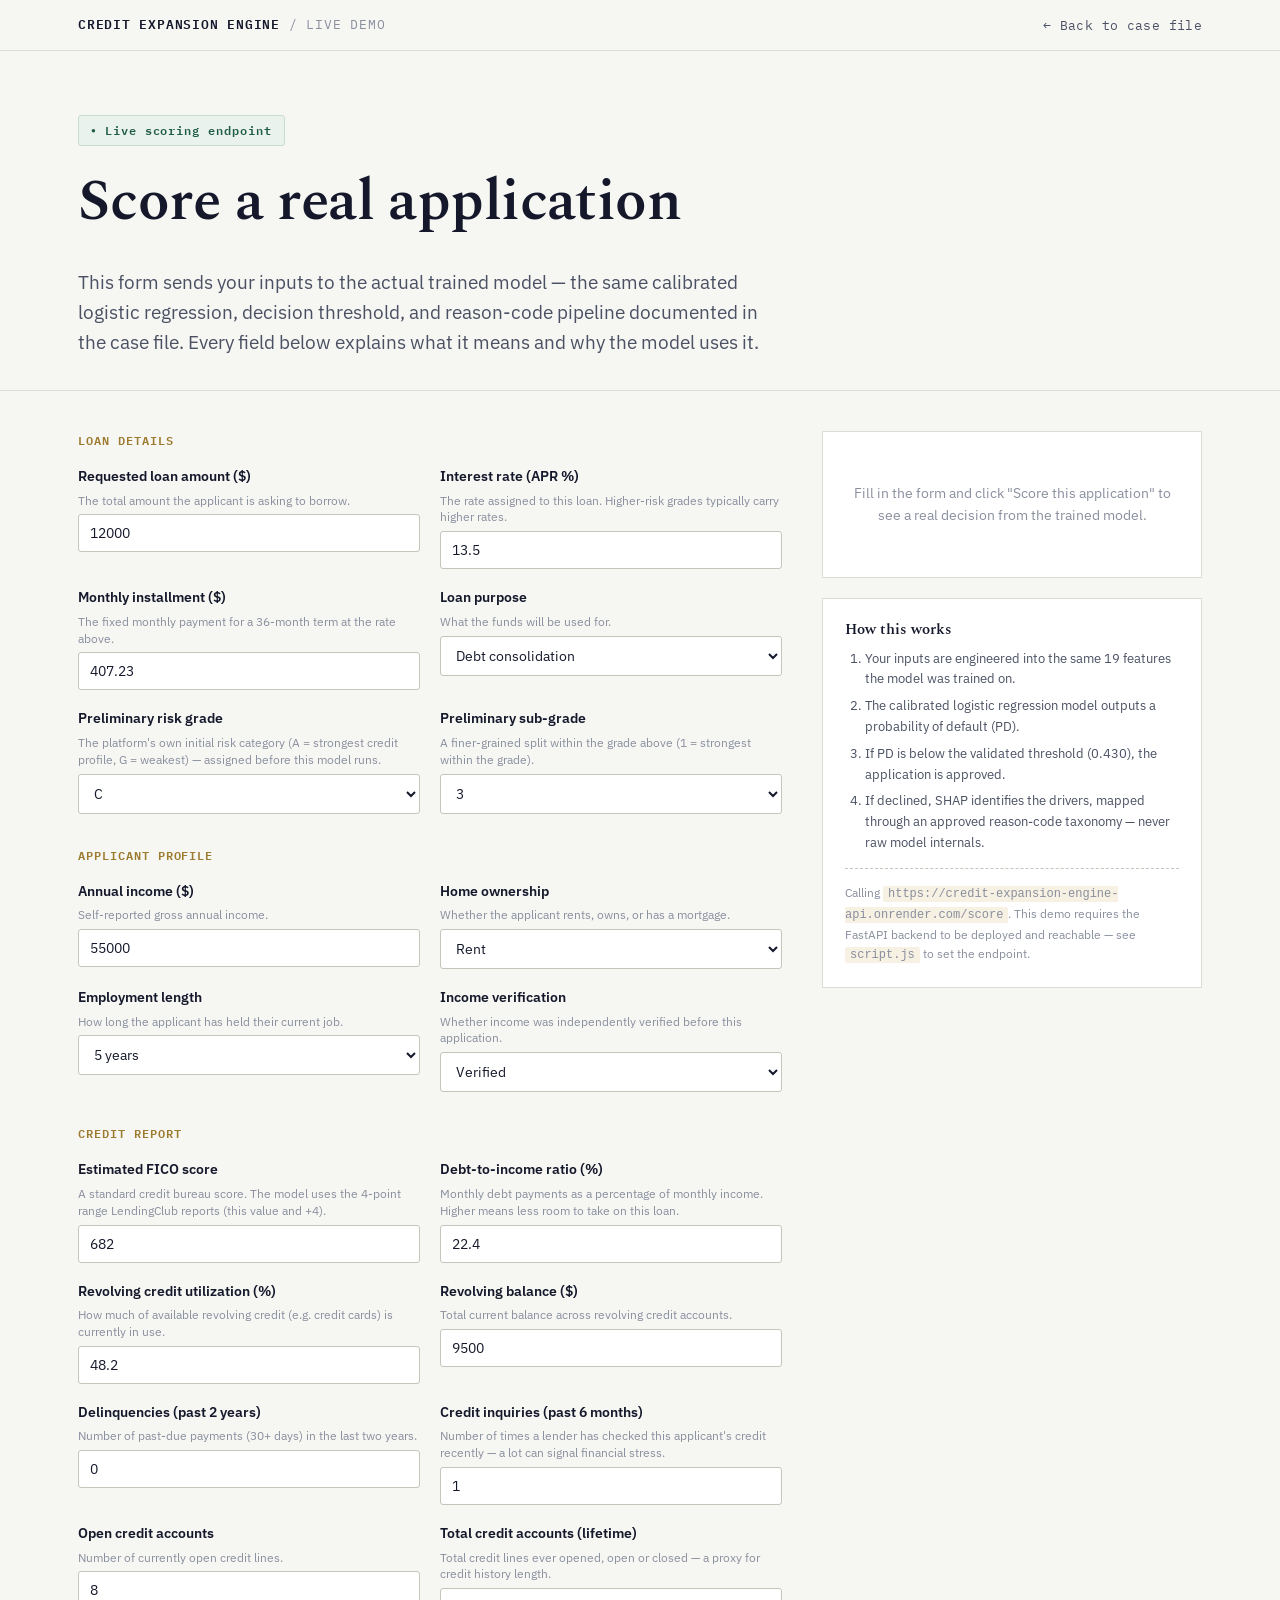
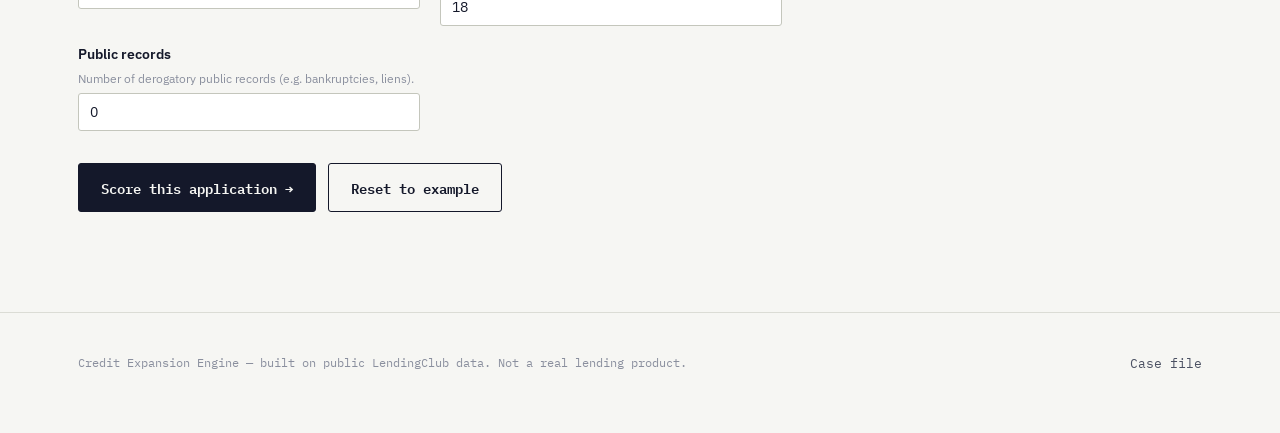
==== demo.html @ 69c8342a "Credit Expansion Engine website" ====
<!DOCTYPE html>
<html lang="en">
<head>
<meta charset="UTF-8">
<meta name="viewport" content="width=device-width, initial-scale=1.0">
<title>Try the Model — Credit Expansion Engine</title>
<meta name="description" content="Score a sample application against the real, trained credit-risk model — live, with a full explanation of every input and output.">
<link rel="stylesheet" href="styles.css">
<style>
  .demo-layout { display: grid; grid-template-columns: 1fr 380px; gap: 40px; max-width: var(--maxw-wide); margin: 0 auto; padding: 40px 28px 80px; align-items: start; }
  @media (max-width: 980px) { .demo-layout { grid-template-columns: 1fr; } }

  fieldset { border: none; padding: 0; margin: 0 0 32px 0; }
  legend { font-family: var(--mono); font-size: 12px; font-weight: 600; color: var(--gold); text-transform: uppercase; letter-spacing: 0.08em; margin-bottom: 16px; padding: 0; }
  .field-grid { display: grid; grid-template-columns: 1fr 1fr; gap: 18px 20px; }
  @media (max-width: 560px) { .field-grid { grid-template-columns: 1fr; } }

  .f { display: flex; flex-direction: column; gap: 5px; }
  .f label { font-size: 13.5px; font-weight: 600; color: var(--ink); }
  .f .help { font-size: 12px; color: var(--ink-faint); line-height: 1.4; }
  .f input, .f select {
    font-family: var(--sans); font-size: 14px; color: var(--ink);
    background: var(--panel); border: 1px solid var(--rule-strong);
    border-radius: 3px; padding: 9px 11px;
  }
  .f input:focus, .f select:focus { border-color: var(--gold); outline: none; }

  .sticky-panel { position: sticky; top: 90px; }
  .result-card { background: var(--panel); border: 1px solid var(--rule); padding: 24px; }
  .result-card.empty { color: var(--ink-faint); font-size: 14px; text-align: center; padding: 50px 24px; }
  .pd-gauge { margin: 16px 0; }
  .pd-gauge .track { height: 10px; background: var(--rule); border-radius: 5px; overflow: hidden; }
  .pd-gauge .fill { height: 100%; background: var(--ink); border-radius: 5px; transition: width 0.4s ease; }
  .pd-gauge .marks { display: flex; justify-content: space-between; font-family: var(--mono); font-size: 10.5px; color: var(--ink-faint); margin-top: 4px; }
  .pd-number { font-family: var(--mono); font-size: 30px; font-weight: 600; margin: 4px 0; }

  .how-panel { background: var(--panel); border: 1px solid var(--rule); padding: 22px; margin-top: 20px; }
  .how-panel h3 { font-size: 15px; margin-bottom: 10px; }
  .how-panel ol { margin: 0; padding-left: 20px; font-size: 13px; color: var(--ink-soft); }
  .how-panel li { margin-bottom: 6px; }

  .api-config { font-size: 12px; color: var(--ink-faint); margin-top: 14px; padding-top: 14px; border-top: 1px dashed var(--rule-strong); }
  .api-config code { background: var(--gold-bg); padding: 1px 5px; border-radius: 2px; }

  .submit-row { display: flex; gap: 12px; align-items: center; margin-top: 8px; }
  .btn:disabled { opacity: 0.5; cursor: not-allowed; }
  .error-box { background: var(--correction-bg); border: 1px solid #E7C7C0; color: var(--correction); padding: 14px 16px; border-radius: 3px; font-size: 13.5px; margin-top: 16px; }
</style>
</head>
<body>

<div class="topbar">
  <div class="topbar-inner">
    <a href="index.html" class="brand">CREDIT EXPANSION ENGINE <span>/ LIVE DEMO</span></a>
    <nav class="topnav">
      <a href="index.html">← Back to case file</a>
    </nav>
  </div>
</div>

<header class="hero" style="padding-bottom:32px;">
  <div class="wrap-wide">
    <div class="case-stamp reveal">Live scoring endpoint</div>
    <h1 class="reveal" style="max-width:20ch;">Score a real application</h1>
    <p class="dek reveal">This form sends your inputs to the actual trained model — the same calibrated logistic regression, decision threshold, and reason-code pipeline documented in the case file. Every field below explains what it means and why the model uses it.</p>
  </div>
</header>

<div class="demo-layout">
  <main>
    <form id="score-form">
      <fieldset>
        <legend>Loan Details</legend>
        <div class="field-grid">
          <div class="f">
            <label for="loan_amnt">Requested loan amount ($)</label>
            <span class="help">The total amount the applicant is asking to borrow.</span>
            <input type="number" id="loan_amnt" min="500" step="100" value="12000" required>
          </div>
          <div class="f">
            <label for="int_rate">Interest rate (APR %)</label>
            <span class="help">The rate assigned to this loan. Higher-risk grades typically carry higher rates.</span>
            <input type="number" id="int_rate" min="0" max="40" step="0.01" value="13.5" required>
          </div>
          <div class="f">
            <label for="installment">Monthly installment ($)</label>
            <span class="help">The fixed monthly payment for a 36-month term at the rate above.</span>
            <input type="number" id="installment" min="1" step="0.01" value="407.23" required>
          </div>
          <div class="f">
            <label for="purpose">Loan purpose</label>
            <span class="help">What the funds will be used for.</span>
            <select id="purpose">
              <option value="debt_consolidation" selected>Debt consolidation</option>
              <option value="credit_card">Credit card refinancing</option>
              <option value="home_improvement">Home improvement</option>
              <option value="major_purchase">Major purchase</option>
              <option value="other">Other</option>
            </select>
          </div>
          <div class="f">
            <label for="grade">Preliminary risk grade</label>
            <span class="help">The platform's own initial risk category (A = strongest credit profile, G = weakest) — assigned before this model runs.</span>
            <select id="grade">
              <option>A</option><option>B</option><option selected>C</option><option>D</option><option>E</option><option>F</option><option>G</option>
            </select>
          </div>
          <div class="f">
            <label for="sub_grade">Preliminary sub-grade</label>
            <span class="help">A finer-grained split within the grade above (1 = strongest within the grade).</span>
            <select id="sub_grade">
              <option>1</option><option>2</option><option selected>3</option><option>4</option><option>5</option>
            </select>
          </div>
        </div>
      </fieldset>

      <fieldset>
        <legend>Applicant Profile</legend>
        <div class="field-grid">
          <div class="f">
            <label for="annual_inc">Annual income ($)</label>
            <span class="help">Self-reported gross annual income.</span>
            <input type="number" id="annual_inc" min="0" step="1000" value="55000" required>
          </div>
          <div class="f">
            <label for="home_ownership">Home ownership</label>
            <span class="help">Whether the applicant rents, owns, or has a mortgage.</span>
            <select id="home_ownership">
              <option value="RENT" selected>Rent</option>
              <option value="OWN">Own</option>
              <option value="MORTGAGE">Mortgage</option>
            </select>
          </div>
          <div class="f">
            <label for="emp_length">Employment length</label>
            <span class="help">How long the applicant has held their current job.</span>
            <select id="emp_length">
              <option value="< 1 year">Less than 1 year</option>
              <option value="1 year">1 year</option>
              <option value="2 years">2 years</option>
              <option value="3 years">3 years</option>
              <option value="5 years" selected>5 years</option>
              <option value="10+ years">10+ years</option>
            </select>
          </div>
          <div class="f">
            <label for="verification_status">Income verification</label>
            <span class="help">Whether income was independently verified before this application.</span>
            <select id="verification_status">
              <option value="Verified" selected>Verified</option>
              <option value="Source Verified">Source verified</option>
              <option value="Not Verified">Not verified</option>
            </select>
          </div>
        </div>
      </fieldset>

      <fieldset>
        <legend>Credit Report</legend>
        <div class="field-grid">
          <div class="f">
            <label for="fico">Estimated FICO score</label>
            <span class="help">A standard credit bureau score. The model uses the 4-point range LendingClub reports (this value and +4).</span>
            <input type="number" id="fico" min="300" max="850" step="1" value="682" required>
          </div>
          <div class="f">
            <label for="dti">Debt-to-income ratio (%)</label>
            <span class="help">Monthly debt payments as a percentage of monthly income. Higher means less room to take on this loan.</span>
            <input type="number" id="dti" min="0" max="100" step="0.1" value="22.4" required>
          </div>
          <div class="f">
            <label for="revol_util">Revolving credit utilization (%)</label>
            <span class="help">How much of available revolving credit (e.g. credit cards) is currently in use.</span>
            <input type="number" id="revol_util" min="0" max="150" step="0.1" value="48.2" required>
          </div>
          <div class="f">
            <label for="revol_bal">Revolving balance ($)</label>
            <span class="help">Total current balance across revolving credit accounts.</span>
            <input type="number" id="revol_bal" min="0" step="1" value="9500" required>
          </div>
          <div class="f">
            <label for="delinq_2yrs">Delinquencies (past 2 years)</label>
            <span class="help">Number of past-due payments (30+ days) in the last two years.</span>
            <input type="number" id="delinq_2yrs" min="0" step="1" value="0" required>
          </div>
          <div class="f">
            <label for="inq_last_6mths">Credit inquiries (past 6 months)</label>
            <span class="help">Number of times a lender has checked this applicant's credit recently — a lot can signal financial stress.</span>
            <input type="number" id="inq_last_6mths" min="0" step="1" value="1" required>
          </div>
          <div class="f">
            <label for="open_acc">Open credit accounts</label>
            <span class="help">Number of currently open credit lines.</span>
            <input type="number" id="open_acc" min="0" step="1" value="8" required>
          </div>
          <div class="f">
            <label for="total_acc">Total credit accounts (lifetime)</label>
            <span class="help">Total credit lines ever opened, open or closed — a proxy for credit history length.</span>
            <input type="number" id="total_acc" min="0" step="1" value="18" required>
          </div>
          <div class="f">
            <label for="pub_rec">Public records</label>
            <span class="help">Number of derogatory public records (e.g. bankruptcies, liens).</span>
            <input type="number" id="pub_rec" min="0" step="1" value="0" required>
          </div>
        </div>
      </fieldset>

      <div class="submit-row">
        <button type="submit" class="btn btn-primary" id="submit-btn">Score this application →</button>
        <button type="button" class="btn btn-ghost" id="reset-btn">Reset to example</button>
      </div>
      <div id="form-error"></div>
    </form>
  </main>

  <aside class="sticky-panel">
    <div id="result-container">
      <div class="result-card empty" id="result-empty">
        Fill in the form and click "Score this application" to see a real decision from the trained model.
      </div>
    </div>

    <div class="how-panel">
      <h3>How this works</h3>
      <ol>
        <li>Your inputs are engineered into the same 19 features the model was trained on.</li>
        <li>The calibrated logistic regression model outputs a probability of default (PD).</li>
        <li>If PD is below the validated threshold (0.430), the application is approved.</li>
        <li>If declined, SHAP identifies the drivers, mapped through an approved reason-code taxonomy — never raw model internals.</li>
      </ol>
      <div class="api-config">
        Calling <code id="api-url-display">not configured</code>. This demo requires the FastAPI backend to be deployed and reachable — see <code>script.js</code> to set the endpoint.
      </div>
    </div>
  </aside>
</div>

<footer class="site-footer">
  <div class="wrap-wide">
    <div class="fnote">Credit Expansion Engine — built on public LendingClub data. Not a real lending product.</div>
    <div class="flinks">
      <a href="index.html">Case file</a>
    </div>
  </div>
</footer>

<script src="script.js"></script>
</body>
</html>
---- styles.css ----
/* ============================================================
   CREDIT EXPANSION ENGINE — Case File Design System
   Concept: an audited financial case file. Ledger tables, ruled
   sections, and a "redline correction" motif (old value struck
   through in red, corrected value in ink) as the signature element —
   directly visualizing the project's real thesis: errors were found
   and corrected, not hidden.
   ============================================================ */

@import url('https://fonts.googleapis.com/css2?family=Spectral:wght@500;600;700&family=IBM+Plex+Sans:wght@400;500;600;700&family=IBM+Plex+Mono:wght@400;500;600&display=swap');

:root {
  --paper: #F6F6F3;
  --panel: #FFFFFF;
  --ink: #14182A;
  --ink-soft: #4B5163;
  --ink-faint: #8A8F9E;
  --rule: #DBDCD5;
  --rule-strong: #C4C6BC;
  --approved: #1F5C46;
  --approved-bg: #EAF2EE;
  --correction: #9C3B2E;
  --correction-bg: #FBEEEB;
  --gold: #9C7A2E;
  --gold-bg: #F7F1E3;

  --serif: 'Spectral', Georgia, serif;
  --sans: 'IBM Plex Sans', -apple-system, sans-serif;
  --mono: 'IBM Plex Mono', 'Courier New', monospace;

  --maxw: 900px;
  --maxw-wide: 1180px;
}

* { box-sizing: border-box; }
html { scroll-behavior: smooth; }

@media (prefers-reduced-motion: reduce) {
  html { scroll-behavior: auto; }
  * { animation-duration: 0.001ms !important; animation-iteration-count: 1 !important; transition-duration: 0.001ms !important; }
}

body {
  margin: 0;
  background: var(--paper);
  color: var(--ink);
  font-family: var(--sans);
  font-size: 16px;
  line-height: 1.6;
  -webkit-font-smoothing: antialiased;
}

img, svg { max-width: 100%; display: block; }

h1, h2, h3, h4 {
  font-family: var(--serif);
  font-weight: 600;
  line-height: 1.2;
  margin: 0 0 0.5em 0;
  color: var(--ink);
}

p { margin: 0 0 1em 0; }
p:last-child { margin-bottom: 0; }

a { color: var(--approved); }
a:focus-visible, button:focus-visible, input:focus-visible, select:focus-visible {
  outline: 2px solid var(--gold);
  outline-offset: 2px;
}

.mono { font-family: var(--mono); }

/* ---------- Layout shells ---------- */

.wrap { max-width: var(--maxw); margin: 0 auto; padding: 0 28px; }
.wrap-wide { max-width: var(--maxw-wide); margin: 0 auto; padding: 0 28px; }

/* ---------- Top bar ---------- */

.topbar {
  position: sticky; top: 0; z-index: 40;
  background: rgba(246, 246, 243, 0.92);
  backdrop-filter: blur(6px);
  border-bottom: 1px solid var(--rule);
}
.topbar-inner {
  max-width: var(--maxw-wide); margin: 0 auto; padding: 14px 28px;
  display: flex; align-items: center; justify-content: space-between;
}
.brand {
  font-family: var(--mono); font-size: 13px; font-weight: 600;
  letter-spacing: 0.06em; color: var(--ink); text-decoration: none;
}
.brand span { color: var(--ink-faint); font-weight: 400; }
.topnav { display: flex; gap: 22px; align-items: center; }
.topnav a {
  font-family: var(--mono); font-size: 12.5px; color: var(--ink-soft);
  text-decoration: none; letter-spacing: 0.03em;
}
.topnav a:hover { color: var(--ink); }
.topnav .cta {
  background: var(--ink); color: var(--paper); padding: 8px 16px;
  border-radius: 3px; font-weight: 600;
}
.topnav .cta:hover { background: var(--approved); color: white; }

/* ---------- Hero / case file header ---------- */

.hero {
  padding: 64px 0 48px;
  border-bottom: 1px solid var(--rule);
}
.case-stamp {
  display: inline-flex; align-items: center; gap: 8px;
  font-family: var(--mono); font-size: 12px; font-weight: 600;
  letter-spacing: 0.08em; color: var(--approved);
  background: var(--approved-bg); border: 1px solid #C7DCD2;
  padding: 5px 12px; border-radius: 3px; margin-bottom: 22px;
}
.case-stamp::before { content: "\25CF"; font-size: 8px; }

.hero h1 {
  font-size: clamp(36px, 5.5vw, 58px);
  letter-spacing: -0.01em;
  max-width: 12ch;
}
.hero .dek {
  font-size: 19px; color: var(--ink-soft); max-width: 62ch; margin-top: 18px;
}

.case-meta {
  margin-top: 36px; padding-top: 24px; border-top: 1px dashed var(--rule-strong);
  display: grid; grid-template-columns: repeat(4, 1fr); gap: 20px;
}
.case-meta .field { }
.case-meta .field .label {
  font-family: var(--mono); font-size: 11px; color: var(--ink-faint);
  text-transform: uppercase; letter-spacing: 0.08em; margin-bottom: 4px;
}
.case-meta .field .value {
  font-family: var(--mono); font-size: 15px; font-weight: 600; color: var(--ink);
}
.case-meta .field .value.gold { color: var(--gold); }
.case-meta .field .value.approved { color: var(--approved); }

@media (max-width: 720px) {
  .case-meta { grid-template-columns: repeat(2, 1fr); }
}

/* ---------- Section index (sticky side rail on wide screens) ---------- */

.doc-layout {
  display: grid; grid-template-columns: 220px 1fr; gap: 56px;
  max-width: var(--maxw-wide); margin: 0 auto; padding: 0 28px;
}
.rail { position: relative; }
.rail-inner { position: sticky; top: 90px; }
.rail-title {
  font-family: var(--mono); font-size: 11px; color: var(--ink-faint);
  text-transform: uppercase; letter-spacing: 0.08em; margin-bottom: 14px;
}
.rail a {
  display: block; font-family: var(--mono); font-size: 12.5px;
  color: var(--ink-soft); text-decoration: none; padding: 6px 0;
  border-left: 2px solid transparent; padding-left: 12px; margin-left: -13px;
}
.rail a:hover, .rail a.active { color: var(--ink); border-left-color: var(--gold); }

.doc-main { min-width: 0; padding-bottom: 40px; }

@media (max-width: 900px) {
  .doc-layout { grid-template-columns: 1fr; }
  .rail { display: none; }
}

/* ---------- Sections ---------- */

.section { padding: 56px 0; border-bottom: 1px solid var(--rule); scroll-margin-top: 90px; }
.section:last-child { border-bottom: none; }

.section-tag {
  font-family: var(--mono); font-size: 12px; font-weight: 600; color: var(--gold);
  letter-spacing: 0.1em; text-transform: uppercase; margin-bottom: 10px;
}
.section h2 { font-size: 30px; max-width: 22ch; }
.section .lede { font-size: 16.5px; color: var(--ink-soft); max-width: 68ch; margin-top: 14px; }

.status-line {
  display: inline-flex; align-items: center; gap: 8px; margin-top: 18px;
  font-family: var(--mono); font-size: 12.5px; padding: 6px 12px;
  border-radius: 3px; border: 1px solid;
}
.status-line.ok { background: var(--approved-bg); color: var(--approved); border-color: #C7DCD2; }
.status-line.flag { background: var(--correction-bg); color: var(--correction); border-color: #E7C7C0; }

/* ---------- Ledger table ---------- */

.ledger { width: 100%; border-collapse: collapse; margin-top: 24px; font-size: 14.5px; }
.ledger caption { text-align: left; font-family: var(--mono); font-size: 12px; color: var(--ink-faint); margin-bottom: 10px; }
.ledger th {
  text-align: left; font-family: var(--mono); font-size: 11.5px; text-transform: uppercase;
  letter-spacing: 0.05em; color: var(--ink-faint); font-weight: 500;
  padding: 8px 14px; border-bottom: 1px solid var(--rule-strong);
}
.ledger th.num, .ledger td.num { text-align: right; }
.ledger td {
  padding: 12px 14px; border-bottom: 1px solid var(--rule);
  font-family: var(--mono); font-size: 14px; color: var(--ink);
}
.ledger td.label-cell { font-family: var(--sans); font-size: 14.5px; }
.ledger tr:last-child td { border-bottom: 1px solid var(--rule-strong); font-weight: 600; }
.ledger tr.highlight td { background: var(--gold-bg); }

/* ---------- Stat blocks ---------- */

.stat-row { display: grid; grid-template-columns: repeat(3, 1fr); gap: 1px; background: var(--rule); margin-top: 28px; border: 1px solid var(--rule); }
.stat-row.two { grid-template-columns: repeat(2, 1fr); }
.stat { background: var(--panel); padding: 24px; }
.stat .num { font-family: var(--mono); font-size: 34px; font-weight: 600; color: var(--ink); }
.stat .num.gold { color: var(--gold); }
.stat .num.approved { color: var(--approved); }
.stat .num.correction { color: var(--correction); }
.stat .cap { font-size: 13px; color: var(--ink-soft); margin-top: 6px; line-height: 1.4; }

@media (max-width: 640px) {
  .stat-row, .stat-row.two { grid-template-columns: 1fr; }
}

/* ---------- Redline correction motif (signature element) ---------- */

.redline {
  display: inline-flex; align-items: baseline; gap: 10px; flex-wrap: wrap;
  font-family: var(--mono); font-weight: 600;
}
.redline .old {
  color: var(--correction); text-decoration: line-through; text-decoration-thickness: 1.5px;
  opacity: 0.85; font-size: 0.92em;
}
.redline .arrow { color: var(--ink-faint); font-size: 0.85em; }
.redline .new { color: var(--ink); font-size: 1.15em; }

.correction-block {
  background: var(--correction-bg); border: 1px solid #E7C7C0; border-left: 3px solid var(--correction);
  padding: 22px 24px; margin-top: 20px; border-radius: 2px;
}
.correction-block .kicker {
  font-family: var(--mono); font-size: 11.5px; font-weight: 600; color: var(--correction);
  text-transform: uppercase; letter-spacing: 0.06em; margin-bottom: 10px;
}
.correction-block .redline { font-size: 24px; margin: 6px 0 12px; }
.correction-block p { font-size: 14.5px; color: var(--ink-soft); }

/* ---------- Process steps (numbered, justified by real sequence) ---------- */

.steps { margin-top: 24px; }
.step {
  display: grid; grid-template-columns: 34px 1fr; gap: 16px;
  padding: 14px 0; border-bottom: 1px solid var(--rule);
}
.step:last-child { border-bottom: none; }
.step .n {
  font-family: var(--mono); font-size: 13px; font-weight: 600; color: var(--gold);
  border: 1px solid var(--rule-strong); border-radius: 50%; width: 30px; height: 30px;
  display: flex; align-items: center; justify-content: center;
}
.step.final .n { background: var(--ink); color: var(--paper); border-color: var(--ink); }
.step .t { font-size: 14.5px; padding-top: 4px; }
.step.final .t { font-weight: 600; }

/* ---------- Two-column panel ---------- */

.panel-grid { display: grid; grid-template-columns: 1fr 1fr; gap: 28px; margin-top: 24px; }
.panel {
  background: var(--panel); border: 1px solid var(--rule); padding: 26px;
}
.panel h3 { font-size: 17px; margin-bottom: 10px; }
.panel p { font-size: 14.5px; color: var(--ink-soft); }
@media (max-width: 720px) { .panel-grid { grid-template-columns: 1fr; } }

/* ---------- Bar chart (hand-built SVG, styled to system) ---------- */

.chart-block { margin-top: 26px; }
.chart-caption { font-family: var(--mono); font-size: 12px; color: var(--ink-faint); margin-top: 10px; }

/* ---------- Decision letter (for the explainability example) ---------- */

.letter {
  background: var(--panel); border: 1px solid var(--rule); padding: 28px;
  margin-top: 22px; font-family: var(--mono); font-size: 13.5px; line-height: 1.8;
}
.letter .letter-head { display: flex; justify-content: space-between; border-bottom: 1px dashed var(--rule-strong); padding-bottom: 12px; margin-bottom: 14px; }
.letter .decision-badge {
  font-weight: 600; padding: 3px 10px; border-radius: 3px; font-size: 12px;
}
.letter .decision-badge.declined { background: var(--correction-bg); color: var(--correction); }
.letter .decision-badge.approved { background: var(--approved-bg); color: var(--approved); }
.letter ul { margin: 8px 0 0; padding-left: 20px; }
.letter li { margin-bottom: 6px; }

/* ---------- Buttons ---------- */

.btn {
  display: inline-flex; align-items: center; gap: 8px;
  font-family: var(--mono); font-size: 13.5px; font-weight: 600;
  padding: 12px 22px; border-radius: 3px; text-decoration: none;
  border: 1px solid var(--ink); cursor: pointer; transition: background 0.15s, color 0.15s;
}
.btn-primary { background: var(--ink); color: var(--paper); }
.btn-primary:hover { background: var(--approved); border-color: var(--approved); }
.btn-ghost { background: transparent; color: var(--ink); }
.btn-ghost:hover { background: var(--ink); color: var(--paper); }

/* ---------- Footer ---------- */

.site-footer { border-top: 1px solid var(--rule); padding: 40px 0 60px; margin-top: 20px; }
.site-footer .wrap-wide { display: flex; justify-content: space-between; flex-wrap: wrap; gap: 20px; align-items: center; }
.site-footer .fnote { font-family: var(--mono); font-size: 12px; color: var(--ink-faint); }
.site-footer .flinks { display: flex; gap: 18px; }
.site-footer .flinks a { font-family: var(--mono); font-size: 12.5px; color: var(--ink-soft); text-decoration: none; }
.site-footer .flinks a:hover { color: var(--ink); }

/* ---------- Scroll reveal ---------- */

.reveal { opacity: 0; transform: translateY(14px); transition: opacity 0.5s ease, transform 0.5s ease; }
.reveal.in { opacity: 1; transform: translateY(0); }

/* ---------- Callout note ---------- */

.note {
  font-size: 13.5px; color: var(--ink-soft); background: var(--panel);
  border: 1px solid var(--rule); border-left: 3px solid var(--gold);
  padding: 14px 18px; margin-top: 18px; border-radius: 2px;
}
.note strong { color: var(--ink); }
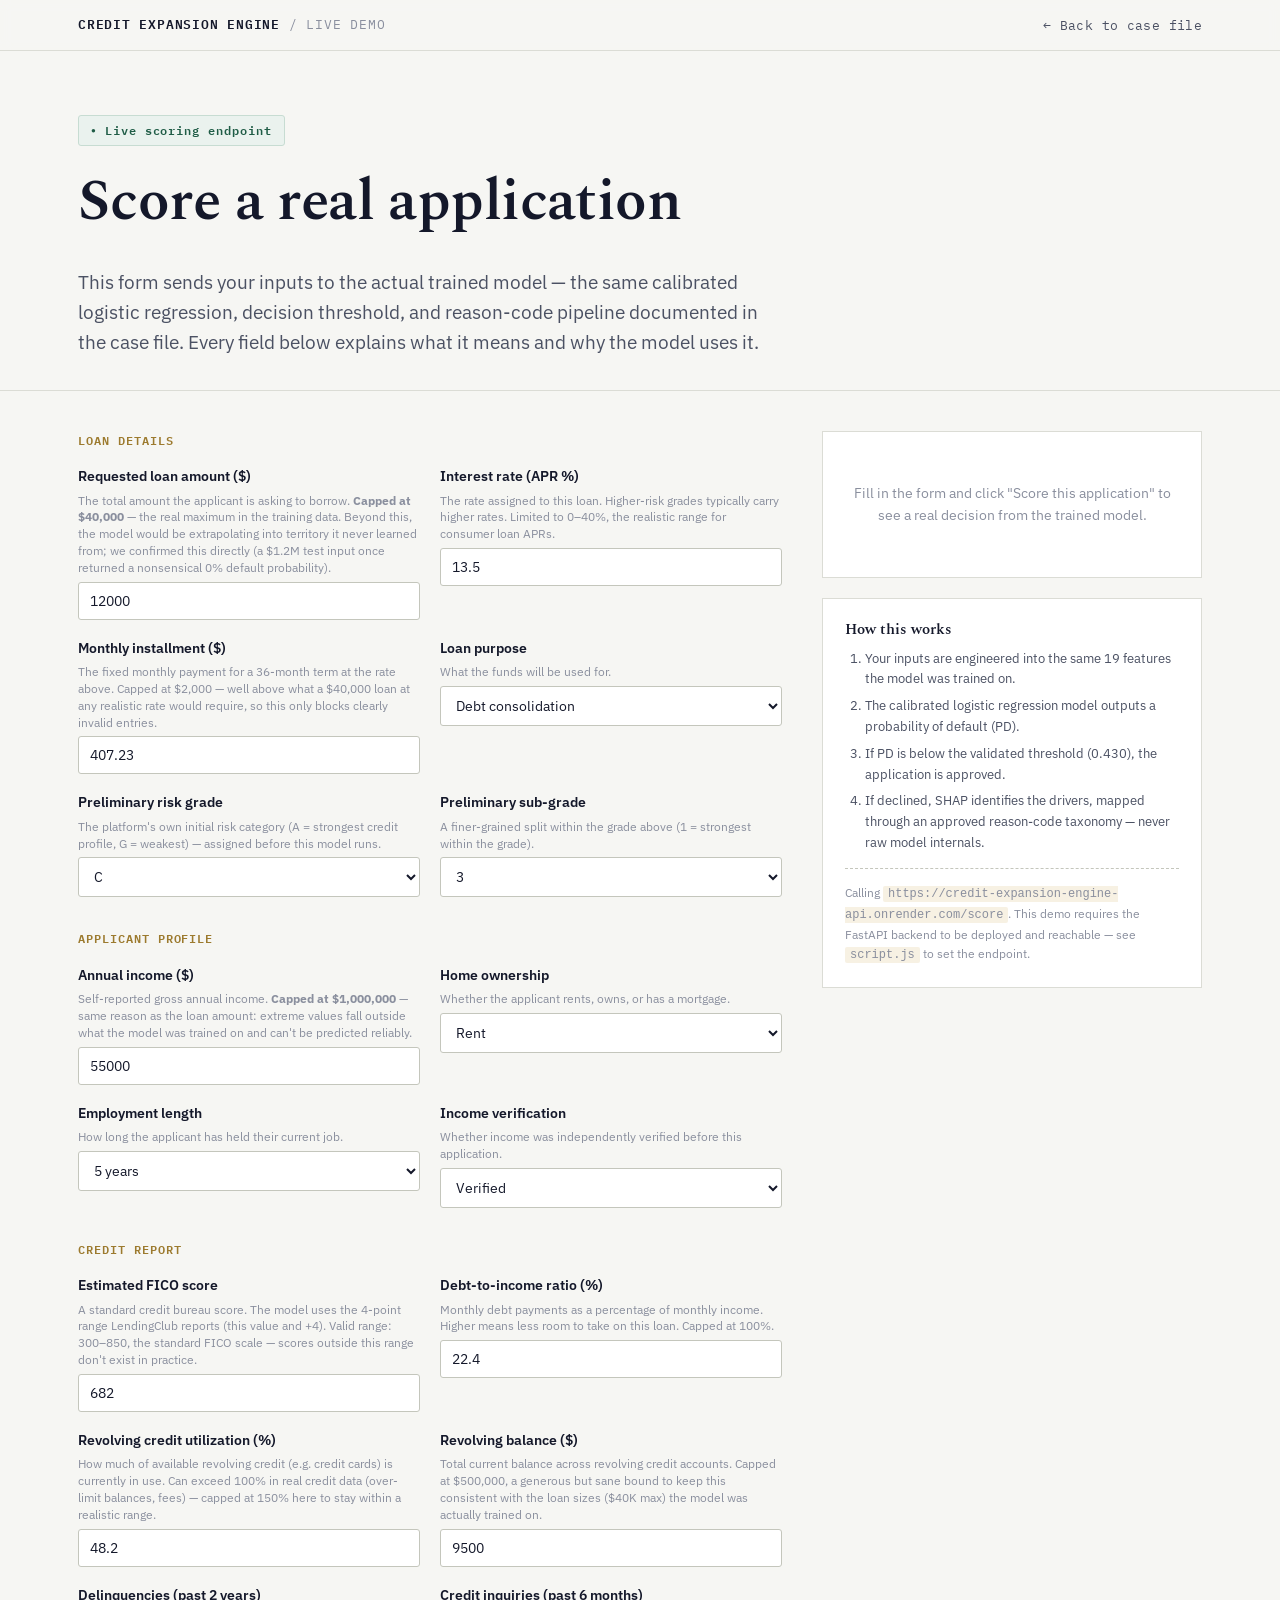
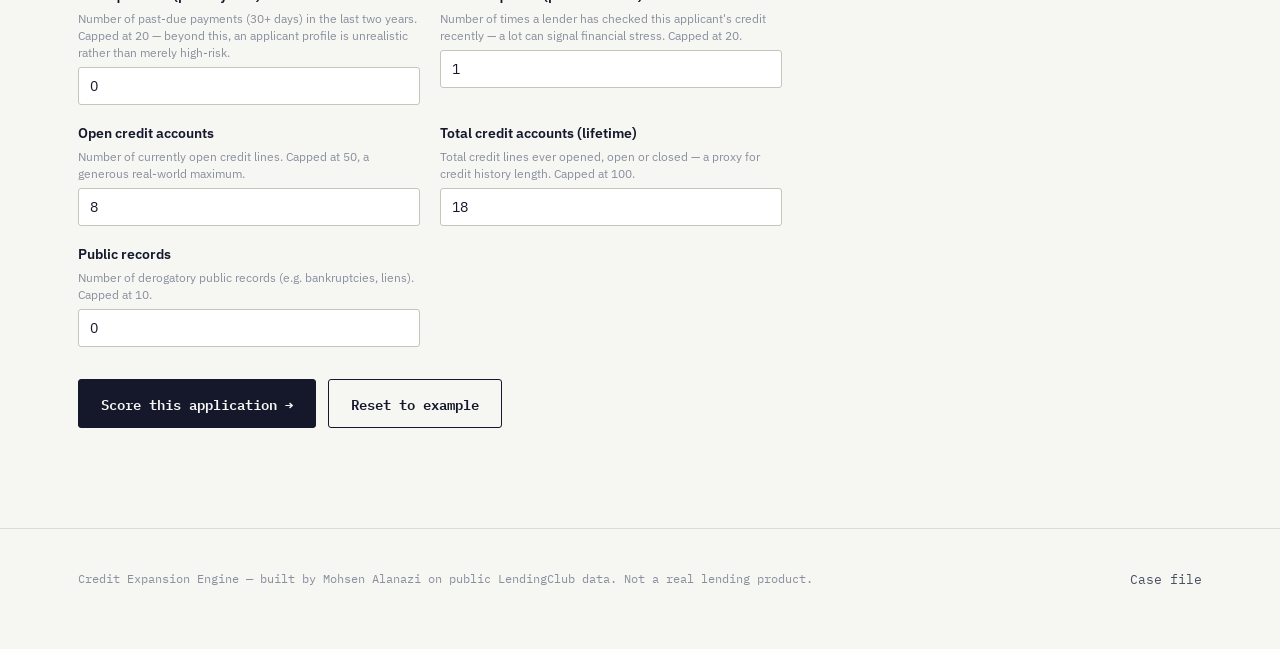
==== commit c08f6803: "Add files via upload" ====
--- a/demo.html
+++ b/demo.html
@@ -74,18 +74,18 @@
         <div class="field-grid">
           <div class="f">
             <label for="loan_amnt">Requested loan amount ($)</label>
-            <span class="help">The total amount the applicant is asking to borrow.</span>
-            <input type="number" id="loan_amnt" min="500" step="100" value="12000" required>
+            <span class="help">The total amount the applicant is asking to borrow. <strong>Capped at $40,000</strong> — the real maximum in the training data. Beyond this, the model would be extrapolating into territory it never learned from; we confirmed this directly (a $1.2M test input once returned a nonsensical 0% default probability).</span>
+            <input type="number" id="loan_amnt" min="500" max="40000" step="100" value="12000" required>
           </div>
           <div class="f">
             <label for="int_rate">Interest rate (APR %)</label>
-            <span class="help">The rate assigned to this loan. Higher-risk grades typically carry higher rates.</span>
+            <span class="help">The rate assigned to this loan. Higher-risk grades typically carry higher rates. Limited to 0–40%, the realistic range for consumer loan APRs.</span>
             <input type="number" id="int_rate" min="0" max="40" step="0.01" value="13.5" required>
           </div>
           <div class="f">
             <label for="installment">Monthly installment ($)</label>
-            <span class="help">The fixed monthly payment for a 36-month term at the rate above.</span>
-            <input type="number" id="installment" min="1" step="0.01" value="407.23" required>
+            <span class="help">The fixed monthly payment for a 36-month term at the rate above. Capped at $2,000 — well above what a $40,000 loan at any realistic rate would require, so this only blocks clearly invalid entries.</span>
+            <input type="number" id="installment" min="1" max="2000" step="0.01" value="407.23" required>
           </div>
           <div class="f">
             <label for="purpose">Loan purpose</label>
@@ -120,8 +120,8 @@
         <div class="field-grid">
           <div class="f">
             <label for="annual_inc">Annual income ($)</label>
-            <span class="help">Self-reported gross annual income.</span>
-            <input type="number" id="annual_inc" min="0" step="1000" value="55000" required>
+            <span class="help">Self-reported gross annual income. <strong>Capped at $1,000,000</strong> — same reason as the loan amount: extreme values fall outside what the model was trained on and can't be predicted reliably.</span>
+            <input type="number" id="annual_inc" min="0" max="1000000" step="1000" value="55000" required>
           </div>
           <div class="f">
             <label for="home_ownership">Home ownership</label>
@@ -161,48 +161,48 @@
         <div class="field-grid">
           <div class="f">
             <label for="fico">Estimated FICO score</label>
-            <span class="help">A standard credit bureau score. The model uses the 4-point range LendingClub reports (this value and +4).</span>
+            <span class="help">A standard credit bureau score. The model uses the 4-point range LendingClub reports (this value and +4). Valid range: 300–850, the standard FICO scale — scores outside this range don't exist in practice.</span>
             <input type="number" id="fico" min="300" max="850" step="1" value="682" required>
           </div>
           <div class="f">
             <label for="dti">Debt-to-income ratio (%)</label>
-            <span class="help">Monthly debt payments as a percentage of monthly income. Higher means less room to take on this loan.</span>
+            <span class="help">Monthly debt payments as a percentage of monthly income. Higher means less room to take on this loan. Capped at 100%.</span>
             <input type="number" id="dti" min="0" max="100" step="0.1" value="22.4" required>
           </div>
           <div class="f">
             <label for="revol_util">Revolving credit utilization (%)</label>
-            <span class="help">How much of available revolving credit (e.g. credit cards) is currently in use.</span>
+            <span class="help">How much of available revolving credit (e.g. credit cards) is currently in use. Can exceed 100% in real credit data (over-limit balances, fees) — capped at 150% here to stay within a realistic range.</span>
             <input type="number" id="revol_util" min="0" max="150" step="0.1" value="48.2" required>
           </div>
           <div class="f">
             <label for="revol_bal">Revolving balance ($)</label>
-            <span class="help">Total current balance across revolving credit accounts.</span>
-            <input type="number" id="revol_bal" min="0" step="1" value="9500" required>
+            <span class="help">Total current balance across revolving credit accounts. Capped at $500,000, a generous but sane bound to keep this consistent with the loan sizes ($40K max) the model was actually trained on.</span>
+            <input type="number" id="revol_bal" min="0" max="500000" step="1" value="9500" required>
           </div>
           <div class="f">
             <label for="delinq_2yrs">Delinquencies (past 2 years)</label>
-            <span class="help">Number of past-due payments (30+ days) in the last two years.</span>
-            <input type="number" id="delinq_2yrs" min="0" step="1" value="0" required>
+            <span class="help">Number of past-due payments (30+ days) in the last two years. Capped at 20 — beyond this, an applicant profile is unrealistic rather than merely high-risk.</span>
+            <input type="number" id="delinq_2yrs" min="0" max="20" step="1" value="0" required>
           </div>
           <div class="f">
             <label for="inq_last_6mths">Credit inquiries (past 6 months)</label>
-            <span class="help">Number of times a lender has checked this applicant's credit recently — a lot can signal financial stress.</span>
-            <input type="number" id="inq_last_6mths" min="0" step="1" value="1" required>
+            <span class="help">Number of times a lender has checked this applicant's credit recently — a lot can signal financial stress. Capped at 20.</span>
+            <input type="number" id="inq_last_6mths" min="0" max="20" step="1" value="1" required>
           </div>
           <div class="f">
             <label for="open_acc">Open credit accounts</label>
-            <span class="help">Number of currently open credit lines.</span>
-            <input type="number" id="open_acc" min="0" step="1" value="8" required>
+            <span class="help">Number of currently open credit lines. Capped at 50, a generous real-world maximum.</span>
+            <input type="number" id="open_acc" min="0" max="50" step="1" value="8" required>
           </div>
           <div class="f">
             <label for="total_acc">Total credit accounts (lifetime)</label>
-            <span class="help">Total credit lines ever opened, open or closed — a proxy for credit history length.</span>
-            <input type="number" id="total_acc" min="0" step="1" value="18" required>
+            <span class="help">Total credit lines ever opened, open or closed — a proxy for credit history length. Capped at 100.</span>
+            <input type="number" id="total_acc" min="0" max="100" step="1" value="18" required>
           </div>
           <div class="f">
             <label for="pub_rec">Public records</label>
-            <span class="help">Number of derogatory public records (e.g. bankruptcies, liens).</span>
-            <input type="number" id="pub_rec" min="0" step="1" value="0" required>
+            <span class="help">Number of derogatory public records (e.g. bankruptcies, liens). Capped at 10.</span>
+            <input type="number" id="pub_rec" min="0" max="10" step="1" value="0" required>
           </div>
         </div>
       </fieldset>
@@ -239,7 +239,7 @@
 
 <footer class="site-footer">
   <div class="wrap-wide">
-    <div class="fnote">Credit Expansion Engine — built on public LendingClub data. Not a real lending product.</div>
+    <div class="fnote">Credit Expansion Engine — built by Mohsen Alanazi on public LendingClub data. Not a real lending product.</div>
     <div class="flinks">
       <a href="index.html">Case file</a>
     </div>
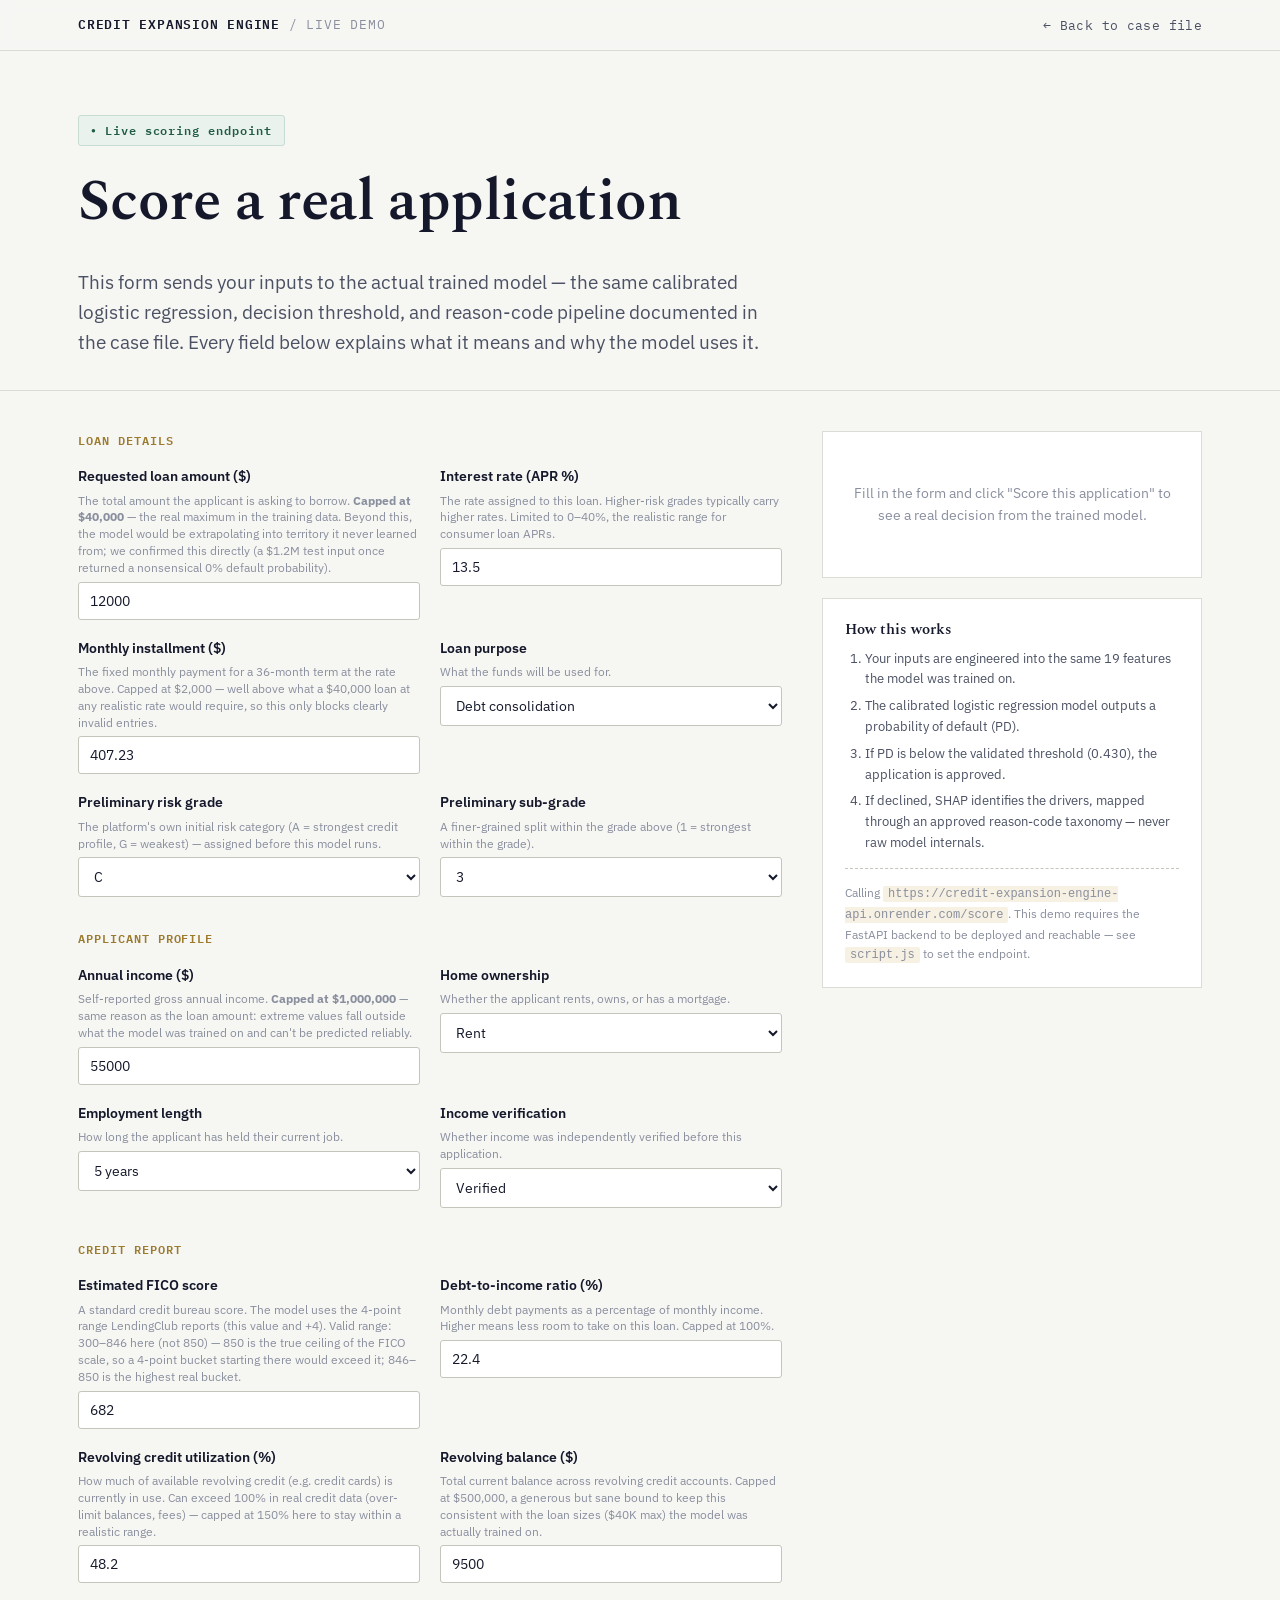
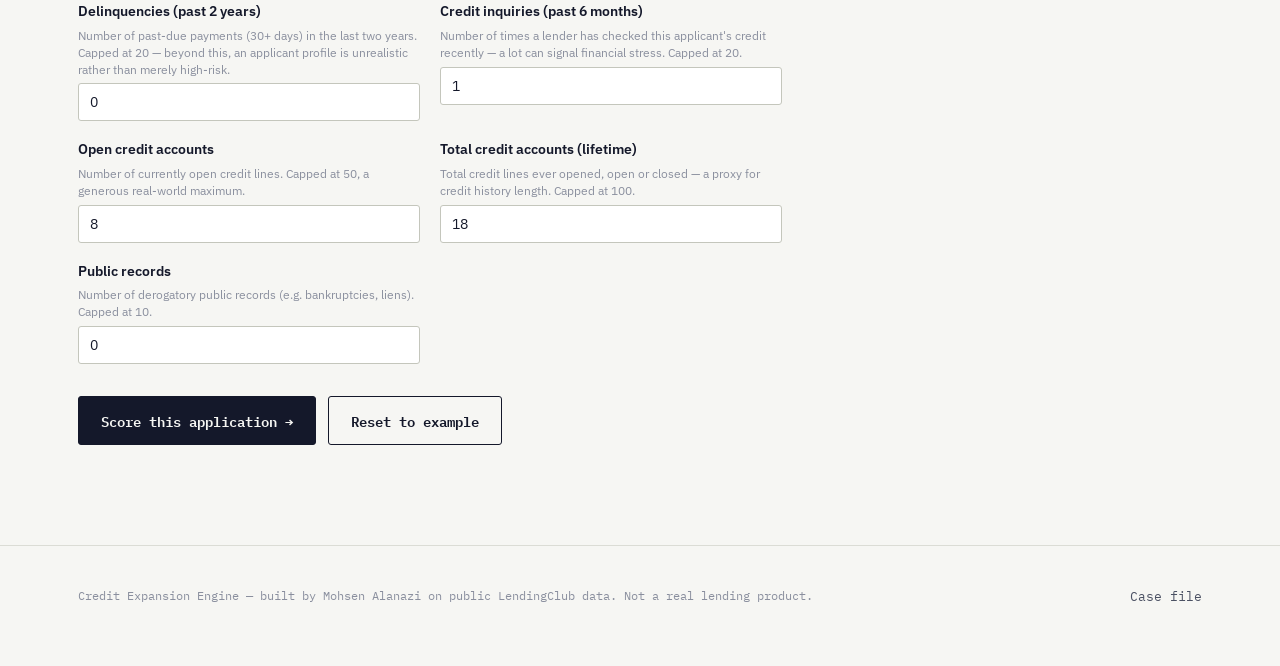
==== commit d1ad16a6: "Add files via upload" ====
--- a/demo.html
+++ b/demo.html
@@ -161,8 +161,8 @@
         <div class="field-grid">
           <div class="f">
             <label for="fico">Estimated FICO score</label>
-            <span class="help">A standard credit bureau score. The model uses the 4-point range LendingClub reports (this value and +4). Valid range: 300–850, the standard FICO scale — scores outside this range don't exist in practice.</span>
-            <input type="number" id="fico" min="300" max="850" step="1" value="682" required>
+            <span class="help">A standard credit bureau score. The model uses the 4-point range LendingClub reports (this value and +4). Valid range: 300–846 here (not 850) — 850 is the true ceiling of the FICO scale, so a 4-point bucket starting there would exceed it; 846–850 is the highest real bucket.</span>
+            <input type="number" id="fico" min="300" max="846" step="1" value="682" required>
           </div>
           <div class="f">
             <label for="dti">Debt-to-income ratio (%)</label>
--- a/styles.css
+++ b/styles.css
@@ -144,6 +144,11 @@
 .case-meta .field .value.gold { color: var(--gold); }
 .case-meta .field .value.approved { color: var(--approved); }
 
+.byline {
+  font-family: var(--mono); font-size: 13px; font-weight: 600; color: var(--gold);
+  margin-top: 22px; padding-top: 18px; border-top: 1px dashed var(--rule-strong);
+}
+
 @media (max-width: 720px) {
   .case-meta { grid-template-columns: repeat(2, 1fr); }
 }
